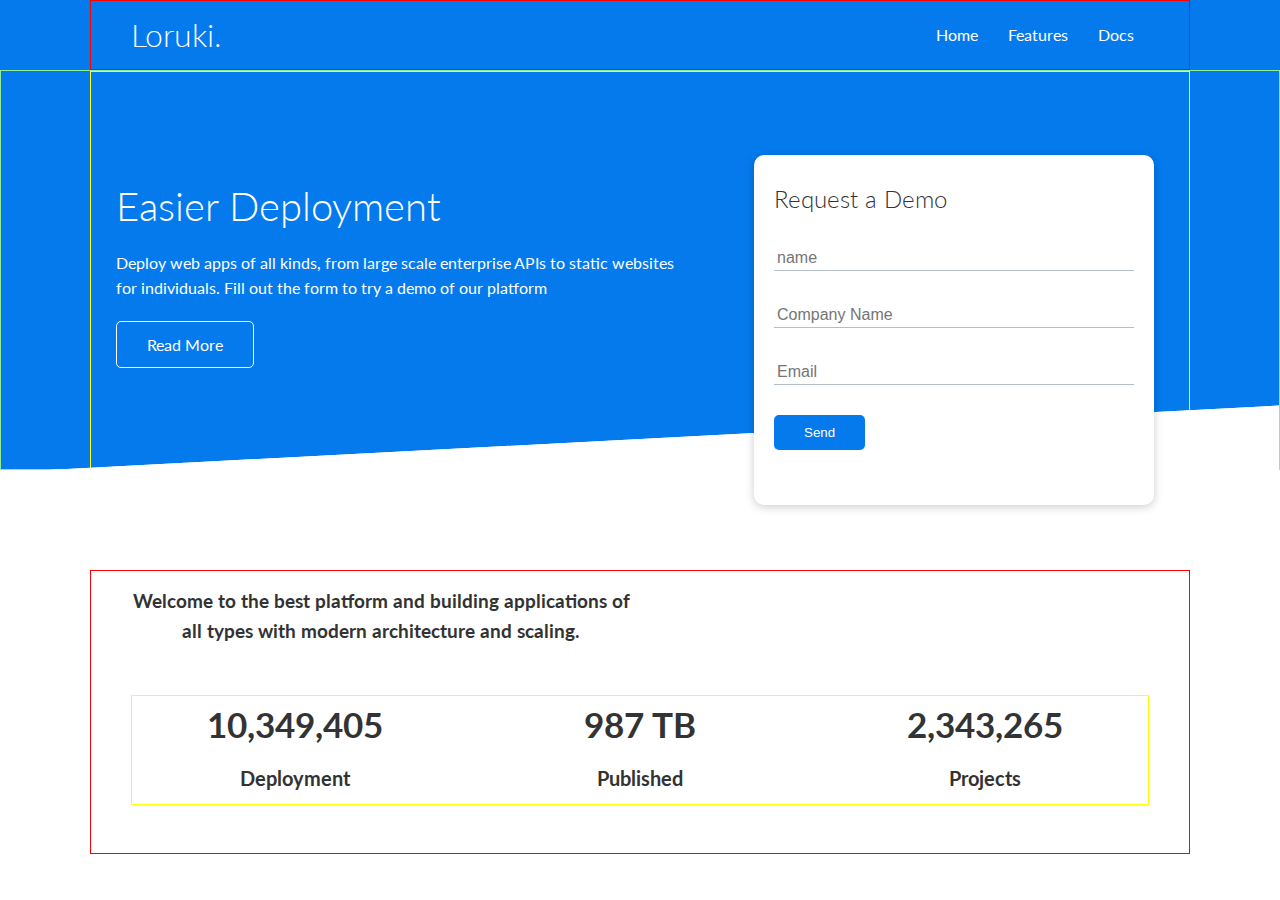
==== index.html @ d59664c3 "Stats & Utility Classes for Margin and Padding" ====
<!DOCTYPE html>
<html lang="en">
  <head>
    <meta charset="UTF-8" />
    <meta http-equiv="X-UA-Compatible" content="IE=edge" />
    <meta name="viewport" content="width=device-width, initial-scale=1.0" />
    <link
      rel="stylesheet"
      href="https://cdnjs.cloudflare.com/ajax/libs/font-awesome/5.15.1/css/all.min.css"
      integrity="sha512-+4zCK9k+qNFUR5X+cKL9EIR+ZOhtIloNl9GIKS57V1MyNsYpYcUrUeQc9vNfzsWfV28IaLL3i96P9sdNyeRssA=="
      crossorigin="anonymous"
    />
    <link rel="stylesheet" href="css/utilities.css" />
    <link rel="stylesheet" href="css/style.css" />
    <link rel="stylesheet" href="css/utilities.css" />
    <title>Document</title>
  </head>
  <body>
    <div class="navbar">
      <div class="container flex">
        <h1 class="logo">Loruki.</h1>
        <nav>
          <ul>
            <li><a href="index.html">Home</a></li>
            <li><a href="features.html">Features</a></li>
            <li><a href="docs.html">Docs</a></li>
          </ul>
        </nav>
      </div>
    </div>

    <!-- Showcase -->

    <section class="showcase">
      <div class="container grid">
        <div class="showcase-text">
          <h1>Easier Deployment</h1>
          <p>
            Deploy web apps of all kinds, from large scale enterprise APIs to
            static websites for individuals. Fill out the form to try a demo of
            our platform
          </p>
          <a href="features.html" class="btn btn-outline">Read More</a>
        </div>

        <div class="showcase-form card">
          <h2>Request a Demo</h2>
          <form action="">
            <div class="form-control">
              <input type="text" name="name" placeholder="name" />
            </div>
            <div class="form-control">
              <input type="text" name="company" placeholder="Company Name" />
            </div>
            <div class="form-control">
              <input type="email" name="email" placeholder="Email" required />
            </div>
            <input type="submit" value="Send" class="btn btn-primary" />
          </form>
        </div>
      </div>
    </section>

    <!-- Stats -->
    <section class="stats">
      <div class="container">
        <h3 class="stats-heading text-center my-1">
          Welcome to the best platform and building applications of all types
          with modern architecture and scaling.
        </h3>

        <div class="grid grid-3 text-center my-4">
          <div>
            <i class="fas fa-server fa-3x"></i>
            <h3>10,349,405</h3>
            <p class="text-secondary">Deployment</p>
          </div>
          <div>
            <i class="fas fa-upload fa-3x"></i>
            <h3>987 TB</h3>
            <p class="text-secondary">Published</p>
          </div>
          <div>
            <i class="fas fa-project-diagram fa-3x"></i>
            <h3>2,343,265</h3>
            <p class="text-secondary">Projects</p>
          </div>
        </div>
      </div>
    </section>
  </body>
</html>
---- css/utilities.css ----
/* Utilities */

.container {
  border: 1px solid red;
  margin: 0 auto;
  max-width: 1100px;
  overflow: auto;
  padding: 0 40px;
}

.card {
  background-color: #fff;
  border-radius: 10px;
  box-shadow: 0 2px 10px rgba(0, 0, 0, 0.2);
  padding: 20px;
  margin: 10px;
  color: #333;
}

.flex {
  display: flex;
  justify-content: center;
  align-items: center;
  height: 100%;
}

.grid {
  border: 1px solid yellow;
  display: grid;
  grid-template-columns: repeat(2, 1fr);
  gap: 20px;
  justify-content: center;
  align-items: center;
  height: 100%;
}

.grid-3 {
  grid-template-columns: repeat(3, 1fr);
}

/* Margin */
.m-1 {
  margin: 1rem;
}

.m-2 {
  margin: 1.5rem;
}

.m-3 {
  margin: 2rem;
}

.m-4 {
  margin: 3rem;
}

.m-5 {
  margin: 4rem;
}

.my-1 {
  margin: 1rem 0;
}

.my-2 {
  margin: 1.5rem 0;
}

.my-3 {
  margin: 2rem 0;
}

.my-4 {
  margin: 3rem 0;
}

.my-5 {
  margin: 4rem 0;
}

/* Padding */
.p-1 {
  padding: 1rem;
}

.p-2 {
  padding: 1.5rem;
}

.p-3 {
  padding: 2rem;
}

.p-4 {
  padding: 3rem;
}

.p-5 {
  padding: 4rem;
}

.py-1 {
  padding: 1rem 0;
}

.py-2 {
  padding: 1.5rem 0;
}

.py-3 {
  padding: 2rem 0;
}

.py-4 {
  padding: 3rem 0;
}

.py-5 {
  padding: 4rem 0;
}
.btn {
  display: inline-block;
  padding: 10px 30px;
  cursor: pointer;
  background: var(--primary-color);
  color: #fff;
  border: none;
  border-radius: 5px;
}

.btn-outline {
  background-color: transparent;
  border: 1px solid #fff;
}

.btn:hover {
  transform: scale(0.98);
}

.text-center {
  text-align: center;
}
---- css/style.css ----
@import url("https://fonts.googleapis.com/css2?family=Lato:wght@300&display=swap");

:root {
  --primary-color: #047aed;
  --secondary-color: #1c3fa8;
  --dark-color: #002240;
  --light-color: #f4f4f4;
  --success-color: #5cb85c;
  --error-color: #d9534f;
}

* {
  box-sizing: border-box;
  padding: 0;
  margin: 0;
}
body {
  font-family: "Lato", sans-serif;
  color: #333;
  line-height: 1.6;
}

ul {
  list-style-type: none;
}

a {
  text-decoration: none;
  color: #333;
}

h1,
h2 {
  font-weight: 300;
  line-height: 1.2;
  margin: 10px 0;
}
p {
  margin: 10px 0;
}

img {
  width: 100%;
}

/* NAVIGATION */

.navbar {
  background-color: var(--primary-color);
  color: #fff;
  height: 70px;
}

.navbar ul {
  display: flex;
}

.navbar a {
  color: #fff;
  padding: 10px;
  margin: 0 5px;
}

.navbar a:hover {
  border-bottom: 1px #fff solid;
}
.navbar .flex {
  justify-content: space-between;
}

/* Showcase */

.showcase {
  height: 400px;
  background: var(--primary-color);
  border: 1px solid lightgreen;
  color: #fff;
  position: relative;
}

.showcase .grid {
  grid-template-columns: 55% 45%;
  gap: 30px;
  overflow: visible;
}
.showcase h1 {
  font-size: 40px;
}

.showcase p {
  margin: 20px 0;
}

.showcase-form {
  position: relative;
  top: 60px;
  height: 350px;
  width: 400px;
  padding: 40px;
  z-index: 100;
  justify-self: flex-end;
}

.showcase-form .form-control {
  margin: 30px 0;
}

.showcase-form input[type="text"],
.showcase-form input[type="email"] {
  border: 0;
  border-bottom: 1px solid #b4becb;
  width: 100%;
  padding: 3px;
  font-size: 16px;
}

.showcase-form input:focus {
  outline: none;
}

.showcase::before,
.showcase::after {
  content: "";
  position: absolute;
  height: 100px;
  bottom: -70px;
  right: 0;
  left: 0;
  background: #fff;
  transform: skewY(-3deg);
  -webkit-transform: skewY(-3deg);
  -moz-transform: skewY(-3deg);
  -ms-transform: skewY(-3deg);
}

/* STATS */
.stats {
  padding-top: 100px;
}

.stats-heading {
  max-width: 500px;
  margin: auto;
}

.stats .grid h3 {
  font-size: 35px;
}

.stats .grid p {
  font-size: 20px;
  font-weight: bold;
}
---- css/utilities.css ----
/* Utilities */

.container {
  border: 1px solid red;
  margin: 0 auto;
  max-width: 1100px;
  overflow: auto;
  padding: 0 40px;
}

.card {
  background-color: #fff;
  border-radius: 10px;
  box-shadow: 0 2px 10px rgba(0, 0, 0, 0.2);
  padding: 20px;
  margin: 10px;
  color: #333;
}

.flex {
  display: flex;
  justify-content: center;
  align-items: center;
  height: 100%;
}

.grid {
  border: 1px solid yellow;
  display: grid;
  grid-template-columns: repeat(2, 1fr);
  gap: 20px;
  justify-content: center;
  align-items: center;
  height: 100%;
}

.grid-3 {
  grid-template-columns: repeat(3, 1fr);
}

/* Margin */
.m-1 {
  margin: 1rem;
}

.m-2 {
  margin: 1.5rem;
}

.m-3 {
  margin: 2rem;
}

.m-4 {
  margin: 3rem;
}

.m-5 {
  margin: 4rem;
}

.my-1 {
  margin: 1rem 0;
}

.my-2 {
  margin: 1.5rem 0;
}

.my-3 {
  margin: 2rem 0;
}

.my-4 {
  margin: 3rem 0;
}

.my-5 {
  margin: 4rem 0;
}

/* Padding */
.p-1 {
  padding: 1rem;
}

.p-2 {
  padding: 1.5rem;
}

.p-3 {
  padding: 2rem;
}

.p-4 {
  padding: 3rem;
}

.p-5 {
  padding: 4rem;
}

.py-1 {
  padding: 1rem 0;
}

.py-2 {
  padding: 1.5rem 0;
}

.py-3 {
  padding: 2rem 0;
}

.py-4 {
  padding: 3rem 0;
}

.py-5 {
  padding: 4rem 0;
}
.btn {
  display: inline-block;
  padding: 10px 30px;
  cursor: pointer;
  background: var(--primary-color);
  color: #fff;
  border: none;
  border-radius: 5px;
}

.btn-outline {
  background-color: transparent;
  border: 1px solid #fff;
}

.btn:hover {
  transform: scale(0.98);
}

.text-center {
  text-align: center;
}
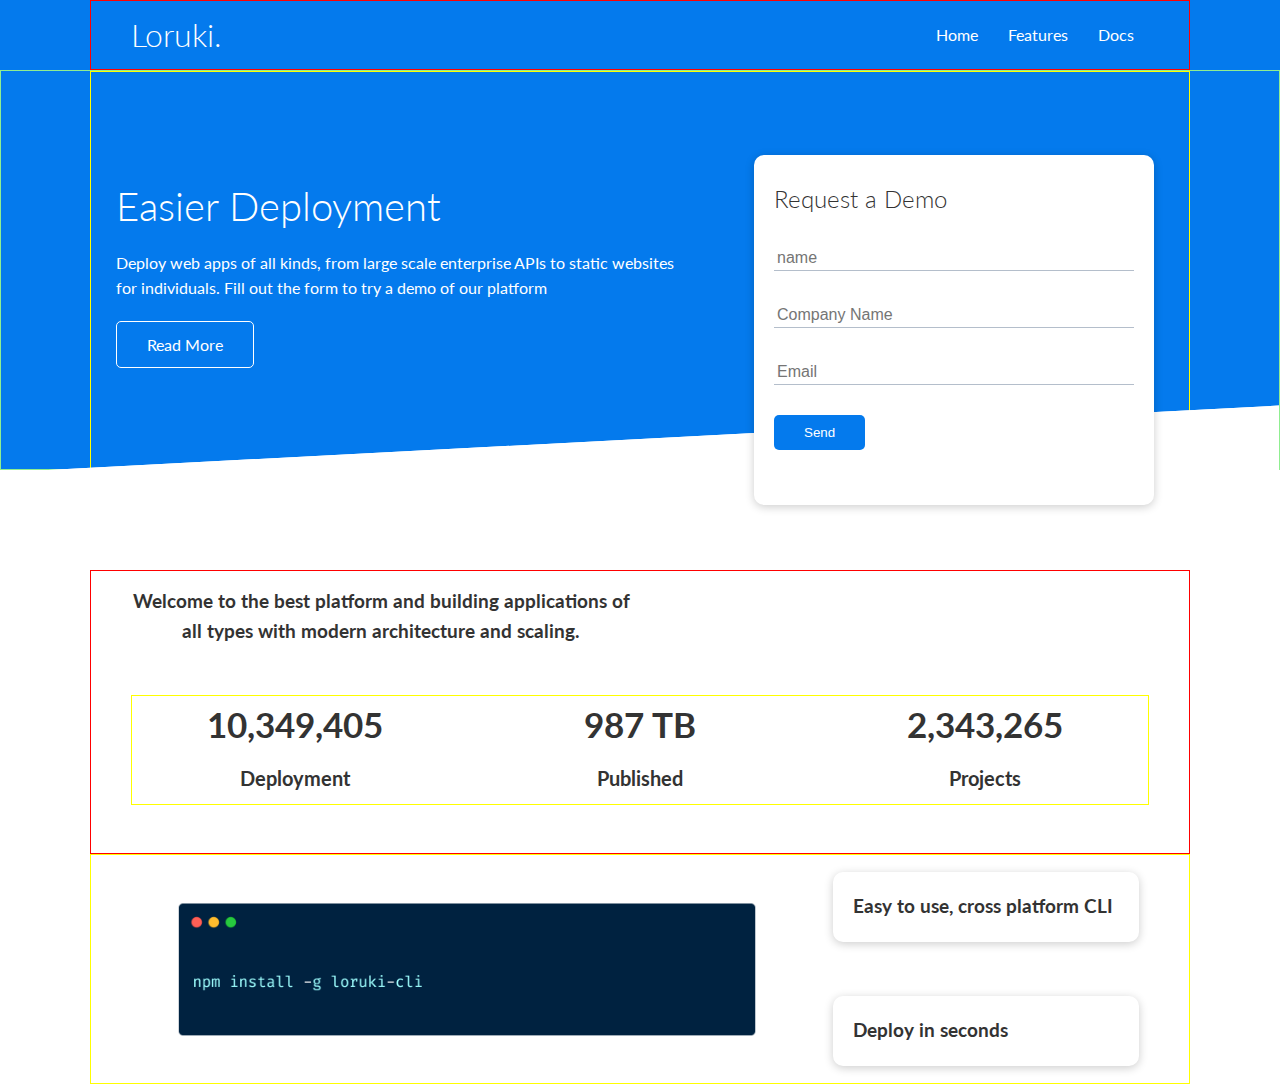
==== commit a369a621: "CLI section Grid Col and Row span" ====
--- a/index.html
+++ b/index.html
@@ -88,5 +88,17 @@
         </div>
       </div>
     </section>
+
+    <!--  CLI -->
+    <section class="cli">
+      <div class="container grid">
+        <img src="images/cli.png" alt="" />
+        <div class="card">
+          <h3>Easy to use, cross platform CLI</h3>
+        </div>
+        <div class="card">
+          <h3>Deploy in seconds</h3>
+        </div>
+    </section>
   </body>
 </html>
--- a/css/style.css
+++ b/css/style.css
@@ -151,3 +151,15 @@
   font-size: 20px;
   font-weight: bold;
 }
+
+/* CLI */
+
+.cli .grid {
+  grid-template-columns: repeat(3, 1fr);
+  grid-template-rows: repeat(2, 1fr);
+}
+
+.cli .grid > *:first-child {
+  grid-column: 1 / span 2;
+  grid-row: 1 / span 2;
+}
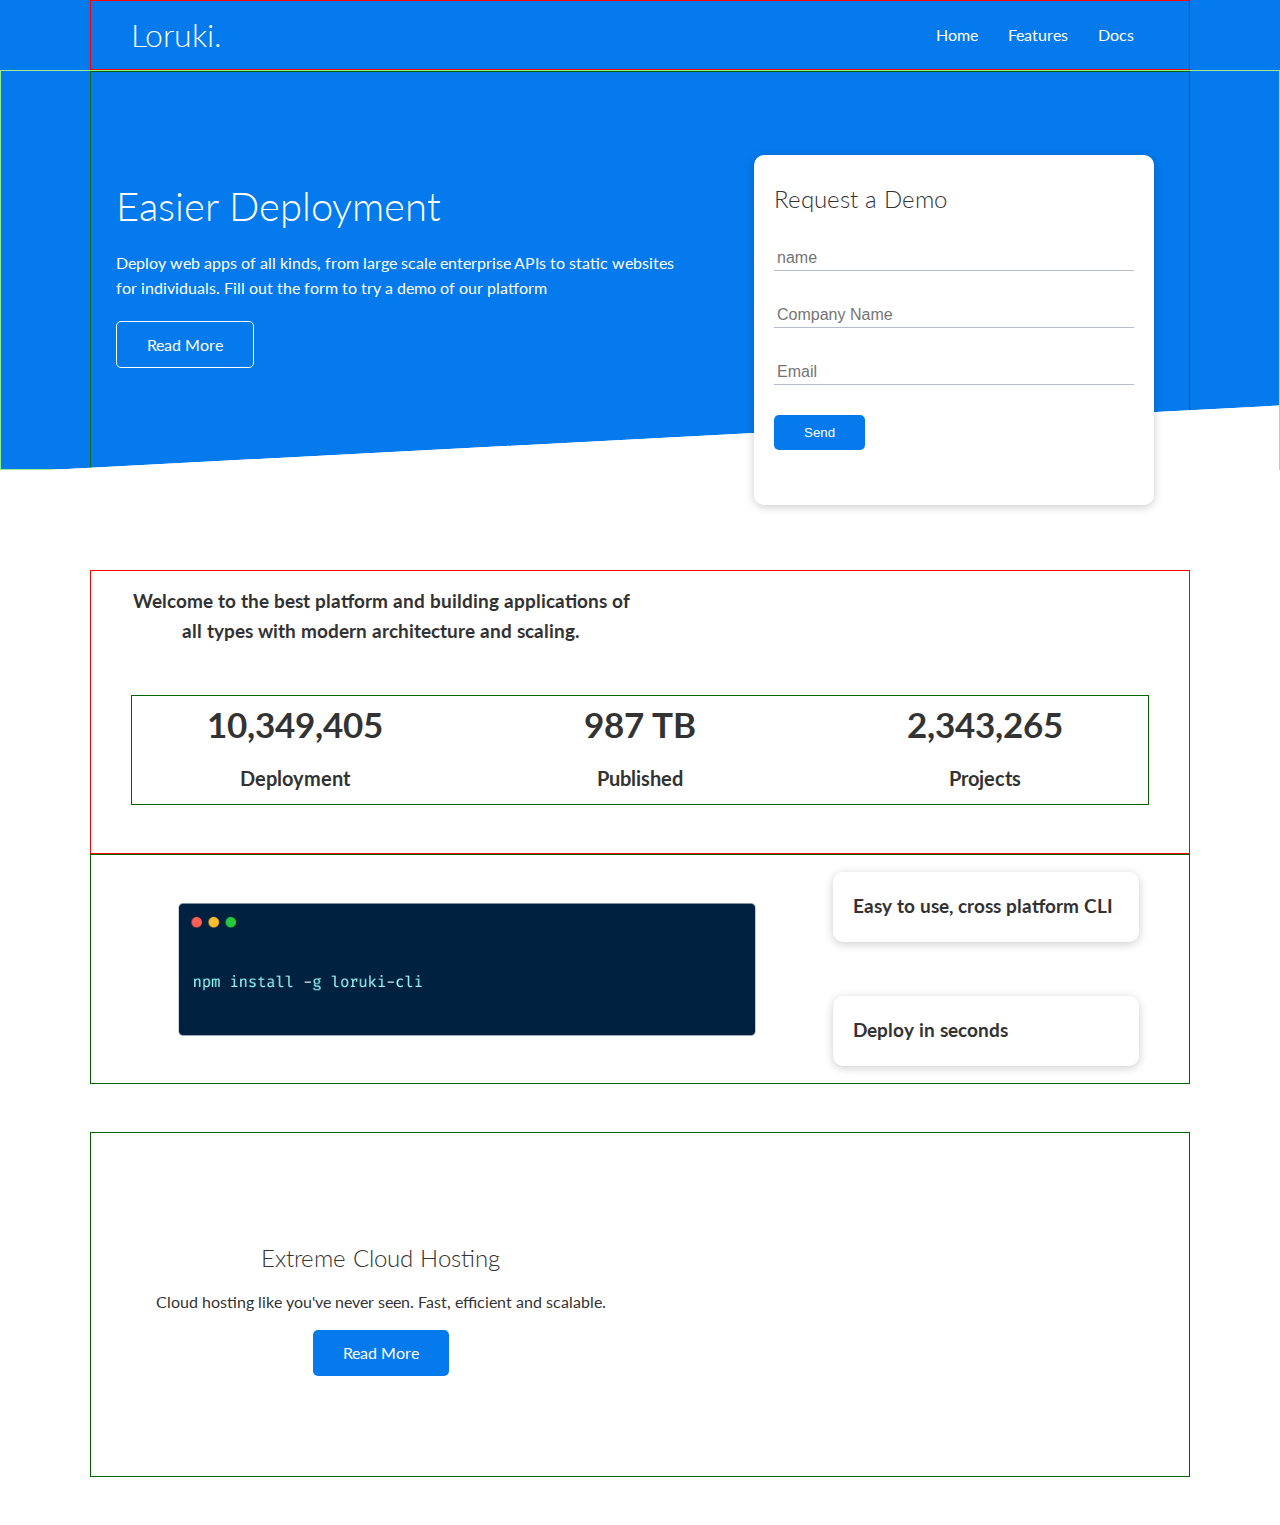
==== commit 41859538: "Clouds Section" ====
--- a/index.html
+++ b/index.html
@@ -100,5 +100,20 @@
           <h3>Deploy in seconds</h3>
         </div>
     </section>
+
+    <!-- Cloud -->
+    <section class="cloud bg-primary my-2 py-2">
+      <div class="container grid">
+        <div class="text-center">
+          <h2 class="lg">Extreme Cloud Hosting</h2>
+          <p class="lead my-1">Cloud hosting like you've never seen. 
+            Fast, efficient and scalable.
+          </p>
+          <a href="features.html" class="btn btn-dark">Read More </a>
+        </div>
+        <img src="images/cloud.png" alt="">
+      </div>
+    </section>
   </body>
+  
 </html>
--- a/css/utilities.css
+++ b/css/utilities.css
@@ -25,7 +25,7 @@
 }
 
 .grid {
-  border: 1px solid yellow;
+  border: 1px solid darkgreen;
   display: grid;
   grid-template-columns: repeat(2, 1fr);
   gap: 20px;
--- a/css/style.css
+++ b/css/style.css
@@ -163,3 +163,5 @@
   grid-column: 1 / span 2;
   grid-row: 1 / span 2;
 }
+
+/* Cloud Section */
--- a/css/utilities.css
+++ b/css/utilities.css
@@ -25,7 +25,7 @@
 }
 
 .grid {
-  border: 1px solid yellow;
+  border: 1px solid darkgreen;
   display: grid;
   grid-template-columns: repeat(2, 1fr);
   gap: 20px;
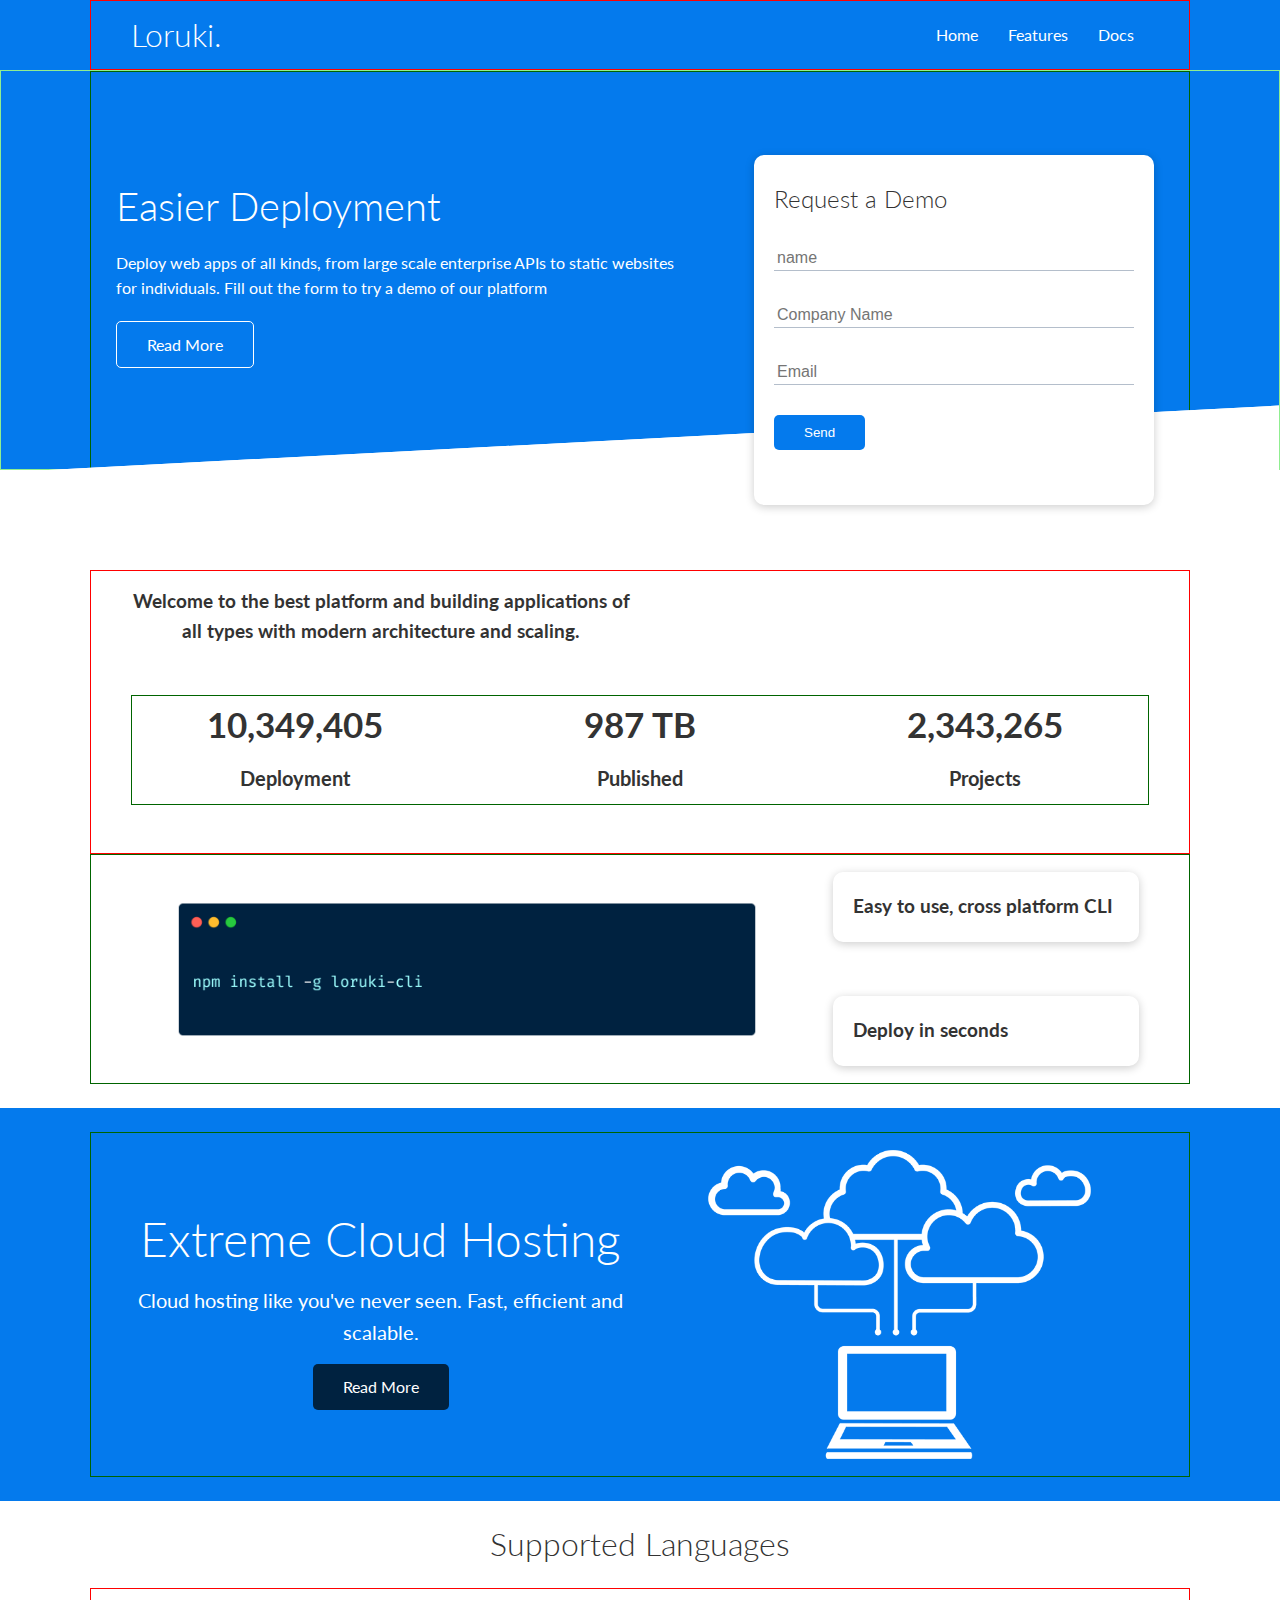
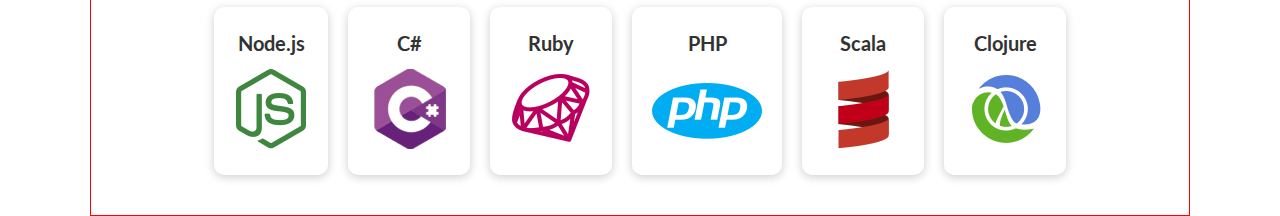
==== commit c276d635: "Languages + Fixed missing closing div" ====
--- a/index.html
+++ b/index.html
@@ -99,6 +99,7 @@
         <div class="card">
           <h3>Deploy in seconds</h3>
         </div>
+      </div>
     </section>
 
     <!-- Cloud -->
@@ -106,14 +107,44 @@
       <div class="container grid">
         <div class="text-center">
           <h2 class="lg">Extreme Cloud Hosting</h2>
-          <p class="lead my-1">Cloud hosting like you've never seen. 
-            Fast, efficient and scalable.
+          <p class="lead my-1">
+            Cloud hosting like you've never seen. Fast, efficient and scalable.
           </p>
           <a href="features.html" class="btn btn-dark">Read More </a>
         </div>
-        <img src="images/cloud.png" alt="">
+        <img src="images/cloud.png" alt="" />
+      </div>
+    </section>
+
+    <!-- Languages -->
+    <section class="languages">
+      <h2 class="md text-center my-2">Supported Languages</h2>
+      <div class="container flex">
+        <div class="card">
+          <h4>Node.js</h4>
+          <img src="images/logos/node.png" alt="" />
+        </div>
+        <div class="card">
+          <h4>C#</h4>
+          <img src="images/logos/csharp.png" alt="" />
+        </div>
+        <div class="card">
+          <h4>Ruby</h4>
+          <img src="images/logos/ruby.png" alt="" />
+        </div>
+        <div class="card">
+          <h4>PHP</h4>
+          <img src="images/logos/php.png" alt="" />
+        </div>
+        <div class="card">
+          <h4>Scala</h4>
+          <img src="images/logos/scala.png" alt="" />
+        </div>
+        <div class="card">
+          <h4>Clojure</h4>
+          <img src="images/logos/clojure.png" alt="" />
+        </div>
       </div>
     </section>
   </body>
-  
 </html>
--- a/css/utilities.css
+++ b/css/utilities.css
@@ -138,6 +138,51 @@
   transform: scale(0.98);
 }
 
+/* Backgrounds & colored buttons */
+.bg-primary,
+.btn-primary {
+  background-color: var(--primary-color);
+  color: #fff;
+}
+
+.bg-secondary,
+.btn-secondary {
+  background-color: var(--secondary-color);
+  color: #fff;
+}
+
+.bg-dark,
+.btn-dark {
+  background-color: var(--dark-color);
+  color: #fff;
+}
+
+.bg-light,
+.btn-light {
+  background-color: var(--light-color);
+  color: #333;
+}
+
+/* Text sizes */
+.lead {
+  font-size: 20px;
+}
+
+.sm {
+  font-size: 1rem;
+}
+
+.md {
+  font-size: 2rem;
+}
+
+.lg {
+  font-size: 3rem;
+}
+
+.xl {
+  font-size: 4rem;
+}
 .text-center {
   text-align: center;
 }
--- a/css/style.css
+++ b/css/style.css
@@ -165,3 +165,26 @@
 }
 
 /* Cloud Section */
+.cloud .grid {
+  grid-template-columns: repeat(4fr 3fr);
+}
+
+/*  Languages */
+.languages .card {
+  text-align: center;
+  margin: 18px 10px 40px;
+  transition: transform 0.2s ease-in;
+}
+
+.languages .flex {
+  flex-wrap: wrap;
+}
+
+.languages .card h4 {
+  margin-bottom: 10px;
+  font-size: 20px;
+}
+
+.languages .card:hover {
+  transform: translateY(-15px);
+}
--- a/css/utilities.css
+++ b/css/utilities.css
@@ -138,6 +138,51 @@
   transform: scale(0.98);
 }
 
+/* Backgrounds & colored buttons */
+.bg-primary,
+.btn-primary {
+  background-color: var(--primary-color);
+  color: #fff;
+}
+
+.bg-secondary,
+.btn-secondary {
+  background-color: var(--secondary-color);
+  color: #fff;
+}
+
+.bg-dark,
+.btn-dark {
+  background-color: var(--dark-color);
+  color: #fff;
+}
+
+.bg-light,
+.btn-light {
+  background-color: var(--light-color);
+  color: #333;
+}
+
+/* Text sizes */
+.lead {
+  font-size: 20px;
+}
+
+.sm {
+  font-size: 1rem;
+}
+
+.md {
+  font-size: 2rem;
+}
+
+.lg {
+  font-size: 3rem;
+}
+
+.xl {
+  font-size: 4rem;
+}
 .text-center {
   text-align: center;
 }
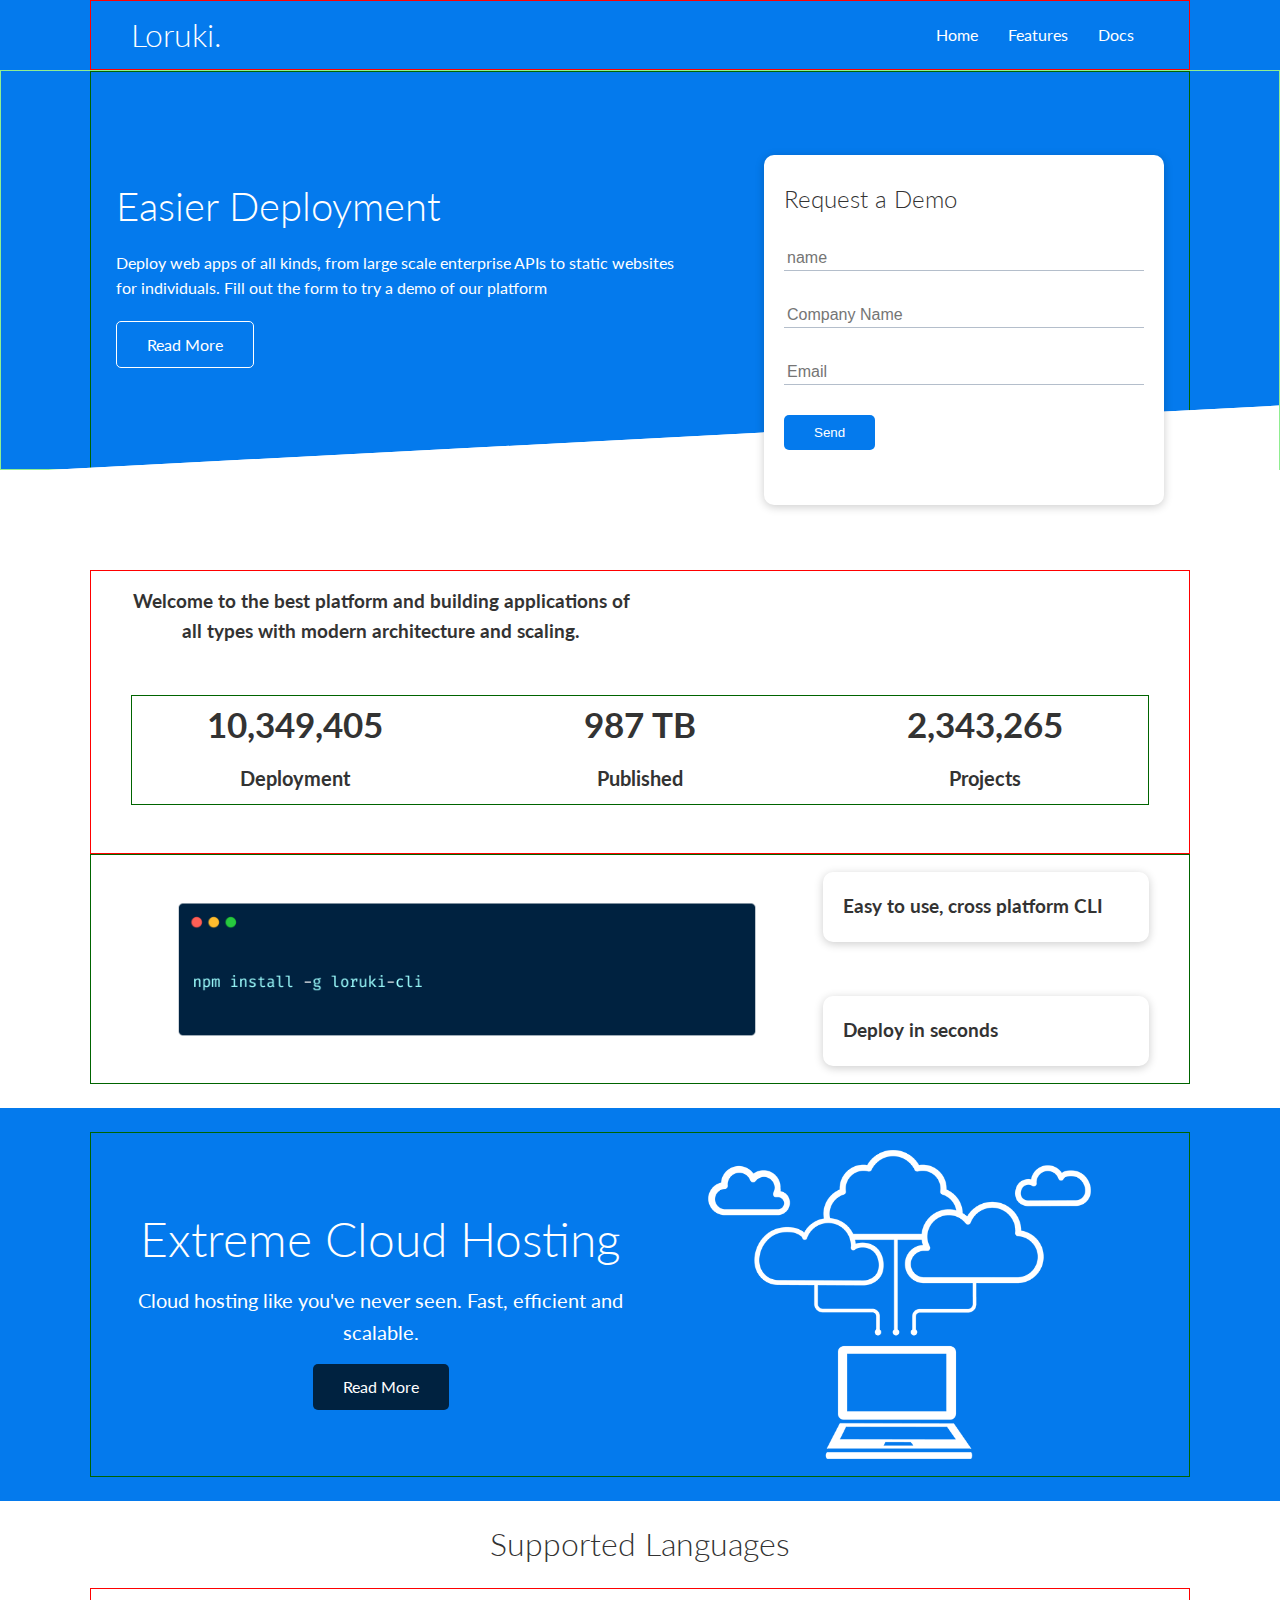
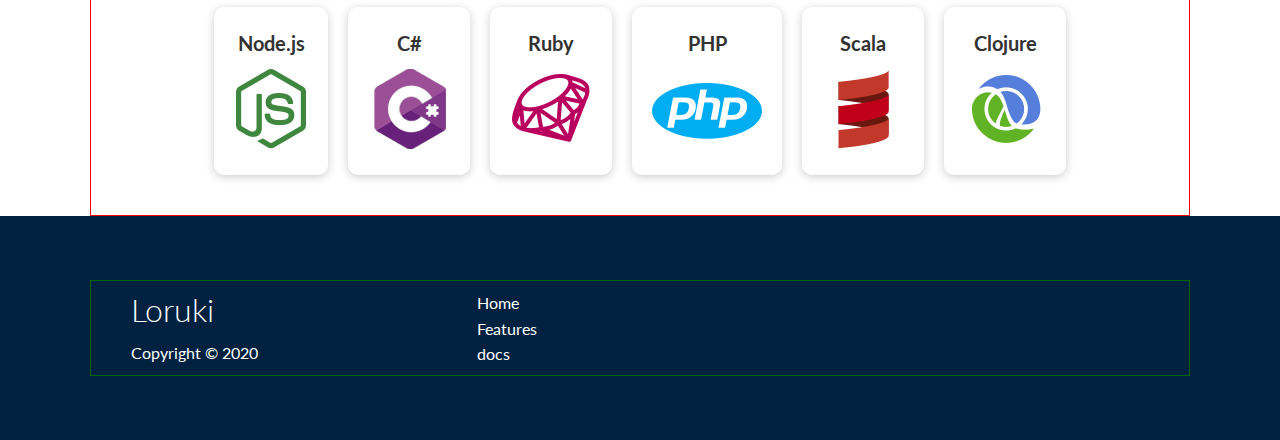
==== commit e294f434: "Footer section" ====
--- a/index.html
+++ b/index.html
@@ -146,5 +146,29 @@
         </div>
       </div>
     </section>
+
+    <!-- Footer -->
+    <footer class="footer bg-dark py-5">
+      <div class="container grid grid-3">
+        <div>
+          <h1>Loruki</h1>
+          <p>Copyright &copy; 2020</p>
+        </div>
+        <nav>
+          <ul>
+            <li><a href="index.html">Home</a></li>
+            <li><a href="features.html">Features</a></li>
+            <li><a href="docs.html">docs</a></li>
+          </ul>
+        </nav>
+
+        <div class="social">
+          <a href="#"><i class="fab fa-github fa-2x"></i></a>
+          <a href="#"><i class="fab fa-facebook fa-2x"></i></a>
+          <a href="#"><i class="fab fa-instagram fa-2x"></i></a>
+          <a href="#"><i class="fab fa-twitter fa-2x"></i></a>
+        </div>
+      </div>
+    </footer>
   </body>
 </html>
--- a/css/utilities.css
+++ b/css/utilities.css
@@ -13,7 +13,7 @@
   border-radius: 10px;
   box-shadow: 0 2px 10px rgba(0, 0, 0, 0.2);
   padding: 20px;
-  margin: 10px;
+  /* margin: 10px; */
   color: #333;
 }
 
@@ -163,6 +163,16 @@
   color: #333;
 }
 
+.bg-primary a,
+.btn-primary a,
+.bg-light a,
+.btn-light a,
+.bg-dark a,
+.btn-dark a,
+.bg-secondary a,
+.btn-secondary a {
+  color: #fff;
+}
 /* Text sizes */
 .lead {
   font-size: 20px;
--- a/css/style.css
+++ b/css/style.css
@@ -188,3 +188,8 @@
 .languages .card:hover {
   transform: translateY(-15px);
 }
+
+/* Footer */
+.footer .social a {
+  margin: 0 10px;
+}
--- a/css/utilities.css
+++ b/css/utilities.css
@@ -13,7 +13,7 @@
   border-radius: 10px;
   box-shadow: 0 2px 10px rgba(0, 0, 0, 0.2);
   padding: 20px;
-  margin: 10px;
+  /* margin: 10px; */
   color: #333;
 }
 
@@ -163,6 +163,16 @@
   color: #333;
 }
 
+.bg-primary a,
+.btn-primary a,
+.bg-light a,
+.btn-light a,
+.bg-dark a,
+.btn-dark a,
+.bg-secondary a,
+.btn-secondary a {
+  color: #fff;
+}
 /* Text sizes */
 .lead {
   font-size: 20px;
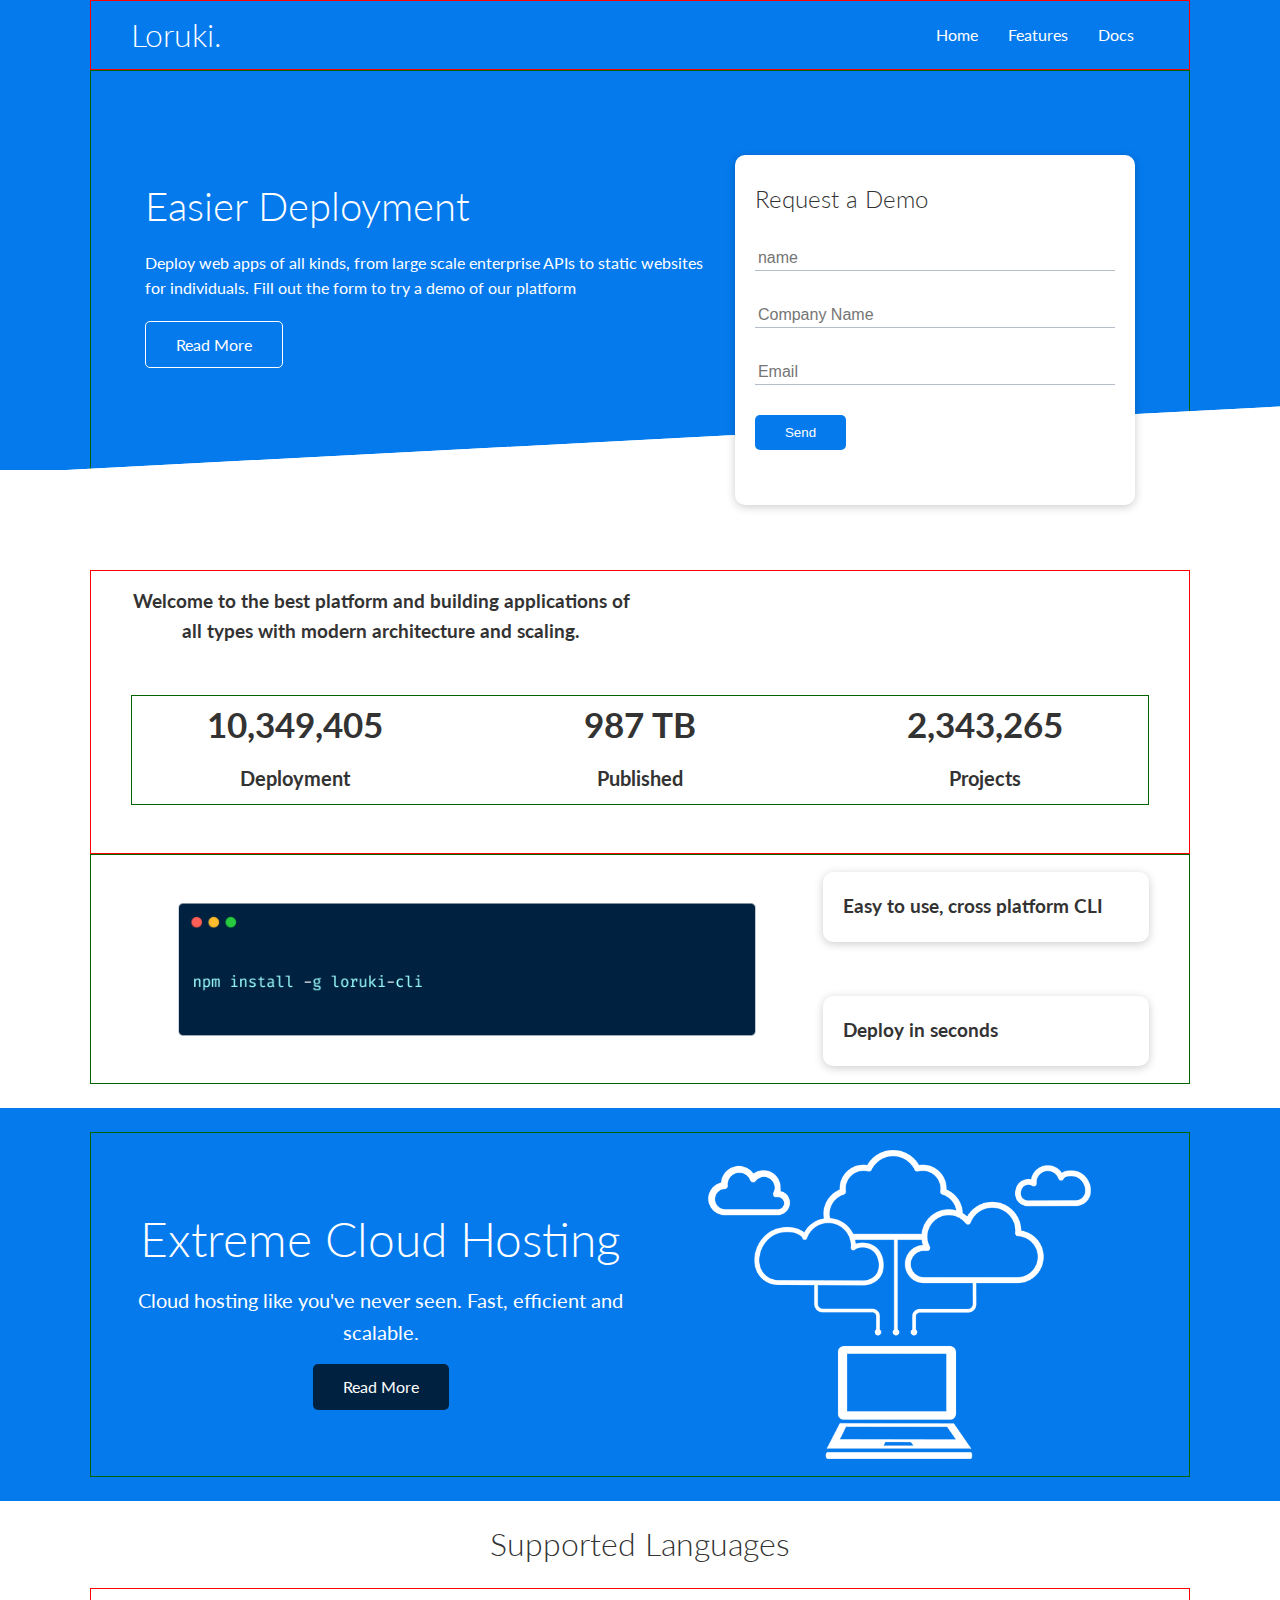
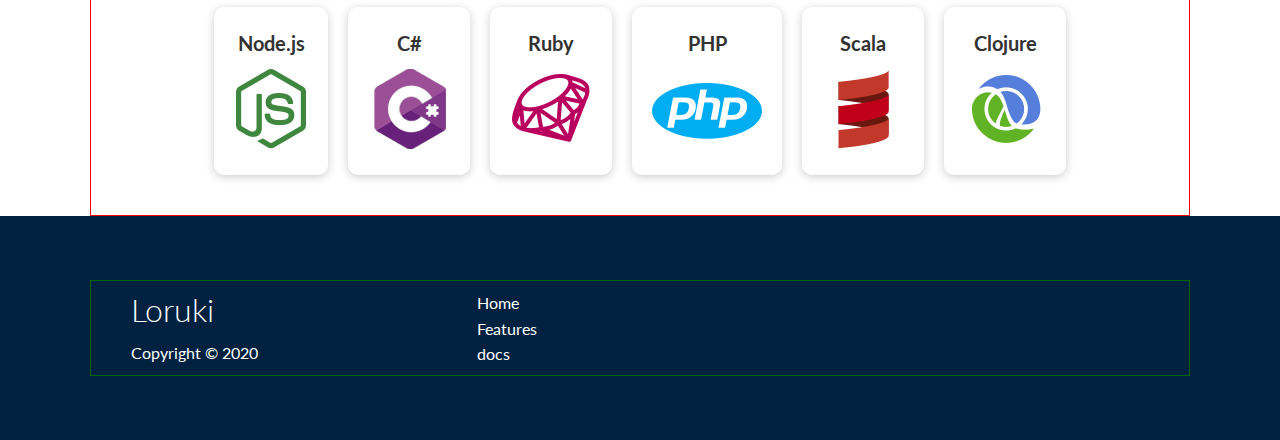
==== commit b76afa7c: "Media Queries and Responsiveness" ====
--- a/index.html
+++ b/index.html
@@ -31,6 +31,7 @@
 
     <!-- Showcase -->
 
+    <!-- Showcase -->
     <section class="showcase">
       <div class="container grid">
         <div class="showcase-text">
--- a/css/style.css
+++ b/css/style.css
@@ -69,26 +69,25 @@
 }
 
 /* Showcase */
-
 .showcase {
   height: 400px;
-  background: var(--primary-color);
-  border: 1px solid lightgreen;
+  background-color: var(--primary-color);
   color: #fff;
   position: relative;
 }
 
-.showcase .grid {
-  grid-template-columns: 55% 45%;
-  gap: 30px;
-  overflow: visible;
-}
 .showcase h1 {
   font-size: 40px;
 }
 
 .showcase p {
   margin: 20px 0;
+}
+
+.showcase .grid {
+  overflow: visible;
+  grid-template-columns: 55% auto;
+  gap: 30px;
 }
 
 .showcase-form {
@@ -99,6 +98,7 @@
   padding: 40px;
   z-index: 100;
   justify-self: flex-end;
+  animation: slideInFromRight 1s ease-in;
 }
 
 .showcase-form .form-control {
@@ -193,3 +193,50 @@
 .footer .social a {
   margin: 0 10px;
 }
+
+/* Tablets & Under */
+@media (max-width: 768px) {
+  .grid,
+  .showcase .grid,
+  .stats .grid,
+  .cli .grid,
+  .cloud .grid {
+    grid-template-columns: 1fr;
+    grid-template-rows: 1fr;
+  }
+
+  .showcase {
+    height: auto;
+  }
+
+  .showcase-text {
+    text-align: center;
+    margin-top: 40px;
+  }
+
+  .showcase-form {
+    justify-self: center;
+    margin: auto;
+  }
+
+  .cli .grid > *:first-child {
+    grid-column: 1;
+    grid-row: 1;
+  }
+}
+
+/* Mobile */
+@media (max-width: 500px) {
+  .navbar {
+    height: 110px;
+  }
+
+  .navbar .flex {
+    flex-direction: column;
+  }
+
+  .navbar ul {
+    padding: 10px;
+    background-color: rgba(0, 0, 0, 0.1);
+  }
+}
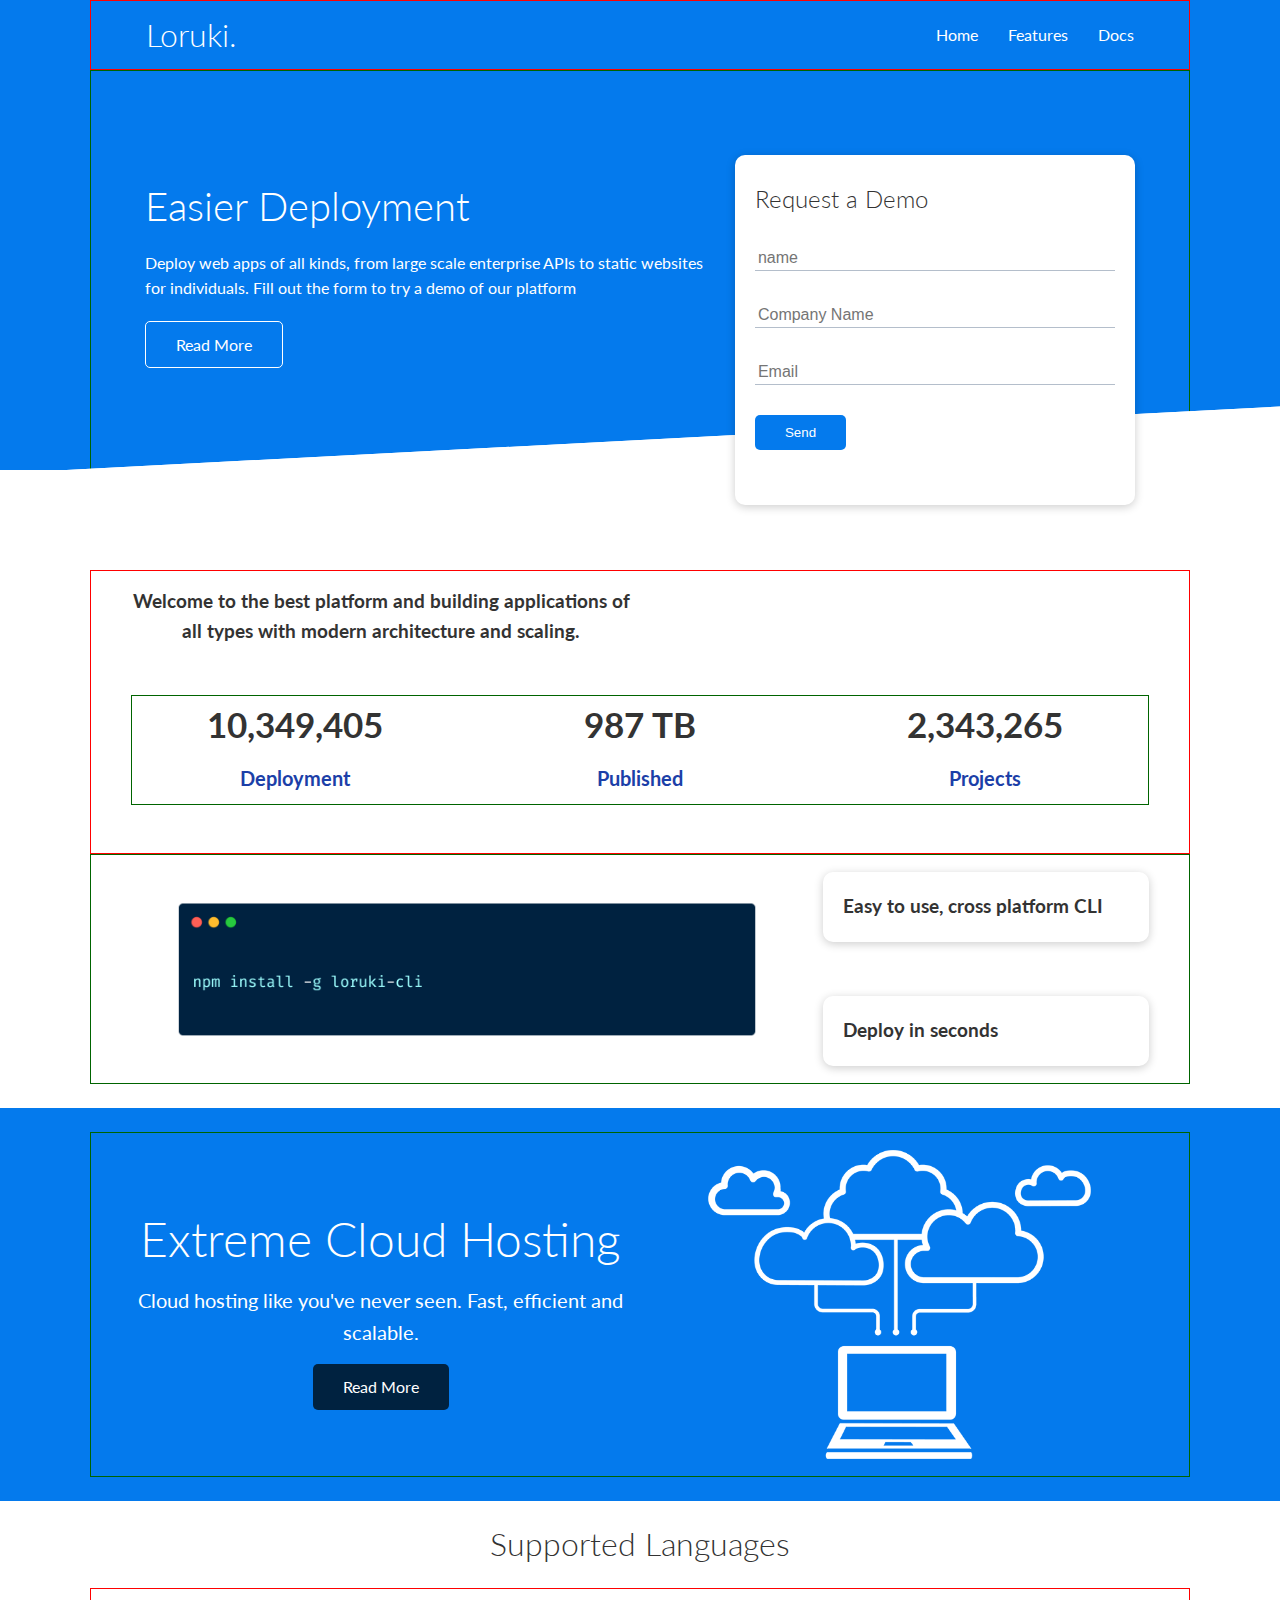
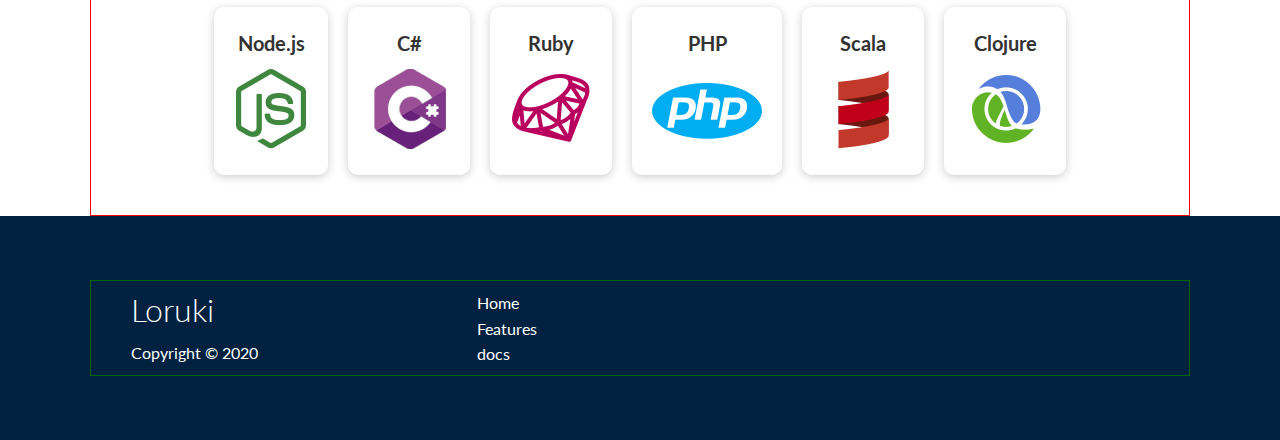
==== commit 45606b39: "Responsive Inner Pages" ====
--- a/index.html
+++ b/index.html
@@ -18,7 +18,7 @@
   <body>
     <div class="navbar">
       <div class="container flex">
-        <h1 class="logo">Loruki.</h1>
+        <h1 class="logo"><a href="index.html">Loruki.</a></h1>
         <nav>
           <ul>
             <li><a href="index.html">Home</a></li>
--- a/css/utilities.css
+++ b/css/utilities.css
@@ -165,14 +165,30 @@
 
 .bg-primary a,
 .btn-primary a,
-.bg-light a,
-.btn-light a,
 .bg-dark a,
 .btn-dark a,
 .bg-secondary a,
 .btn-secondary a {
   color: #fff;
 }
+
+/* Text colors  */
+/* Backgrounds & colored buttons */
+.text-primary {
+  color: var(--primary-color);
+}
+
+.text-secondary {
+  color: var(--secondary-color);
+}
+
+.text-dark {
+  color: var(--dark-color);
+}
+
+.text-light {
+  color: var(--light-color);
+}
 /* Text sizes */
 .lead {
   font-size: 20px;
@@ -196,3 +212,25 @@
 .text-center {
   text-align: center;
 }
+
+/* Alert */
+.alert {
+  background-color: var(--light-color);
+  padding: 10px 20px;
+  margin: 15px 0;
+}
+
+.alert i {
+  margin-right: 10px;
+}
+
+.alert-success {
+  background-color: var(--success-color);
+  color: #fff;
+}
+code,
+pre {
+  background: #333;
+  color: #fff;
+  padding: 10px;
+}
--- a/css/style.css
+++ b/css/style.css
@@ -98,7 +98,7 @@
   padding: 40px;
   z-index: 100;
   justify-self: flex-end;
-  animation: slideInFromRight 1s ease-in;
+  /* animation: slideInFromRight 1s ease-in; */
 }
 
 .showcase-form .form-control {
@@ -194,13 +194,63 @@
   margin: 0 10px;
 }
 
+/* Features */
+.features-head img {
+  width: 200px;
+  justify-self: flex-end;
+}
+
+.features-sub-head img {
+  width: 300px;
+  justify-self: flex-end;
+}
+
+.features-main .card > i {
+  margin-right: 20px;
+}
+
+.features-main .grid {
+  padding: 30px;
+}
+
+.features-main .grid > *:first-child {
+  grid-column: 1 / span 3;
+}
+
+.features-main .grid > *:nth-child(2) {
+  grid-column: 1 / span 2;
+}
+
+/* Docs */
+.docs-main h3 {
+  margin: 20px 0;
+}
+
+.docs-main .grid {
+  grid-template-columns: 1fr 2fr;
+  align-items: flex-start;
+}
+
+.docs-main nav li {
+  font-size: 17px;
+  padding-bottom: 5px;
+  margin-bottom: 5px;
+  border-bottom: 1px solid #ccc;
+}
+
+.docs-main a:hover {
+  font-weight: bold;
+}
+
 /* Tablets & Under */
 @media (max-width: 768px) {
   .grid,
   .showcase .grid,
   .stats .grid,
   .cli .grid,
-  .cloud .grid {
+  .cloud .grid,
+  .features-main .grid,
+  .docs-main .grid {
     grid-template-columns: 1fr;
     grid-template-rows: 1fr;
   }
@@ -222,6 +272,23 @@
   .cli .grid > *:first-child {
     grid-column: 1;
     grid-row: 1;
+  }
+
+  .features-head,
+  .features-sub-head,
+  .docs-head {
+    text-align: center;
+  }
+
+  .features-head img,
+  .features-sub-head img,
+  .docs-head img {
+    justify-self: center;
+  }
+
+  .features-main .grid > *:first-child,
+  .features-main .grid > *:nth-child(2) {
+    grid-column: 1;
   }
 }
 
--- a/css/utilities.css
+++ b/css/utilities.css
@@ -165,14 +165,30 @@
 
 .bg-primary a,
 .btn-primary a,
-.bg-light a,
-.btn-light a,
 .bg-dark a,
 .btn-dark a,
 .bg-secondary a,
 .btn-secondary a {
   color: #fff;
 }
+
+/* Text colors  */
+/* Backgrounds & colored buttons */
+.text-primary {
+  color: var(--primary-color);
+}
+
+.text-secondary {
+  color: var(--secondary-color);
+}
+
+.text-dark {
+  color: var(--dark-color);
+}
+
+.text-light {
+  color: var(--light-color);
+}
 /* Text sizes */
 .lead {
   font-size: 20px;
@@ -196,3 +212,25 @@
 .text-center {
   text-align: center;
 }
+
+/* Alert */
+.alert {
+  background-color: var(--light-color);
+  padding: 10px 20px;
+  margin: 15px 0;
+}
+
+.alert i {
+  margin-right: 10px;
+}
+
+.alert-success {
+  background-color: var(--success-color);
+  color: #fff;
+}
+code,
+pre {
+  background: #333;
+  color: #fff;
+  padding: 10px;
+}
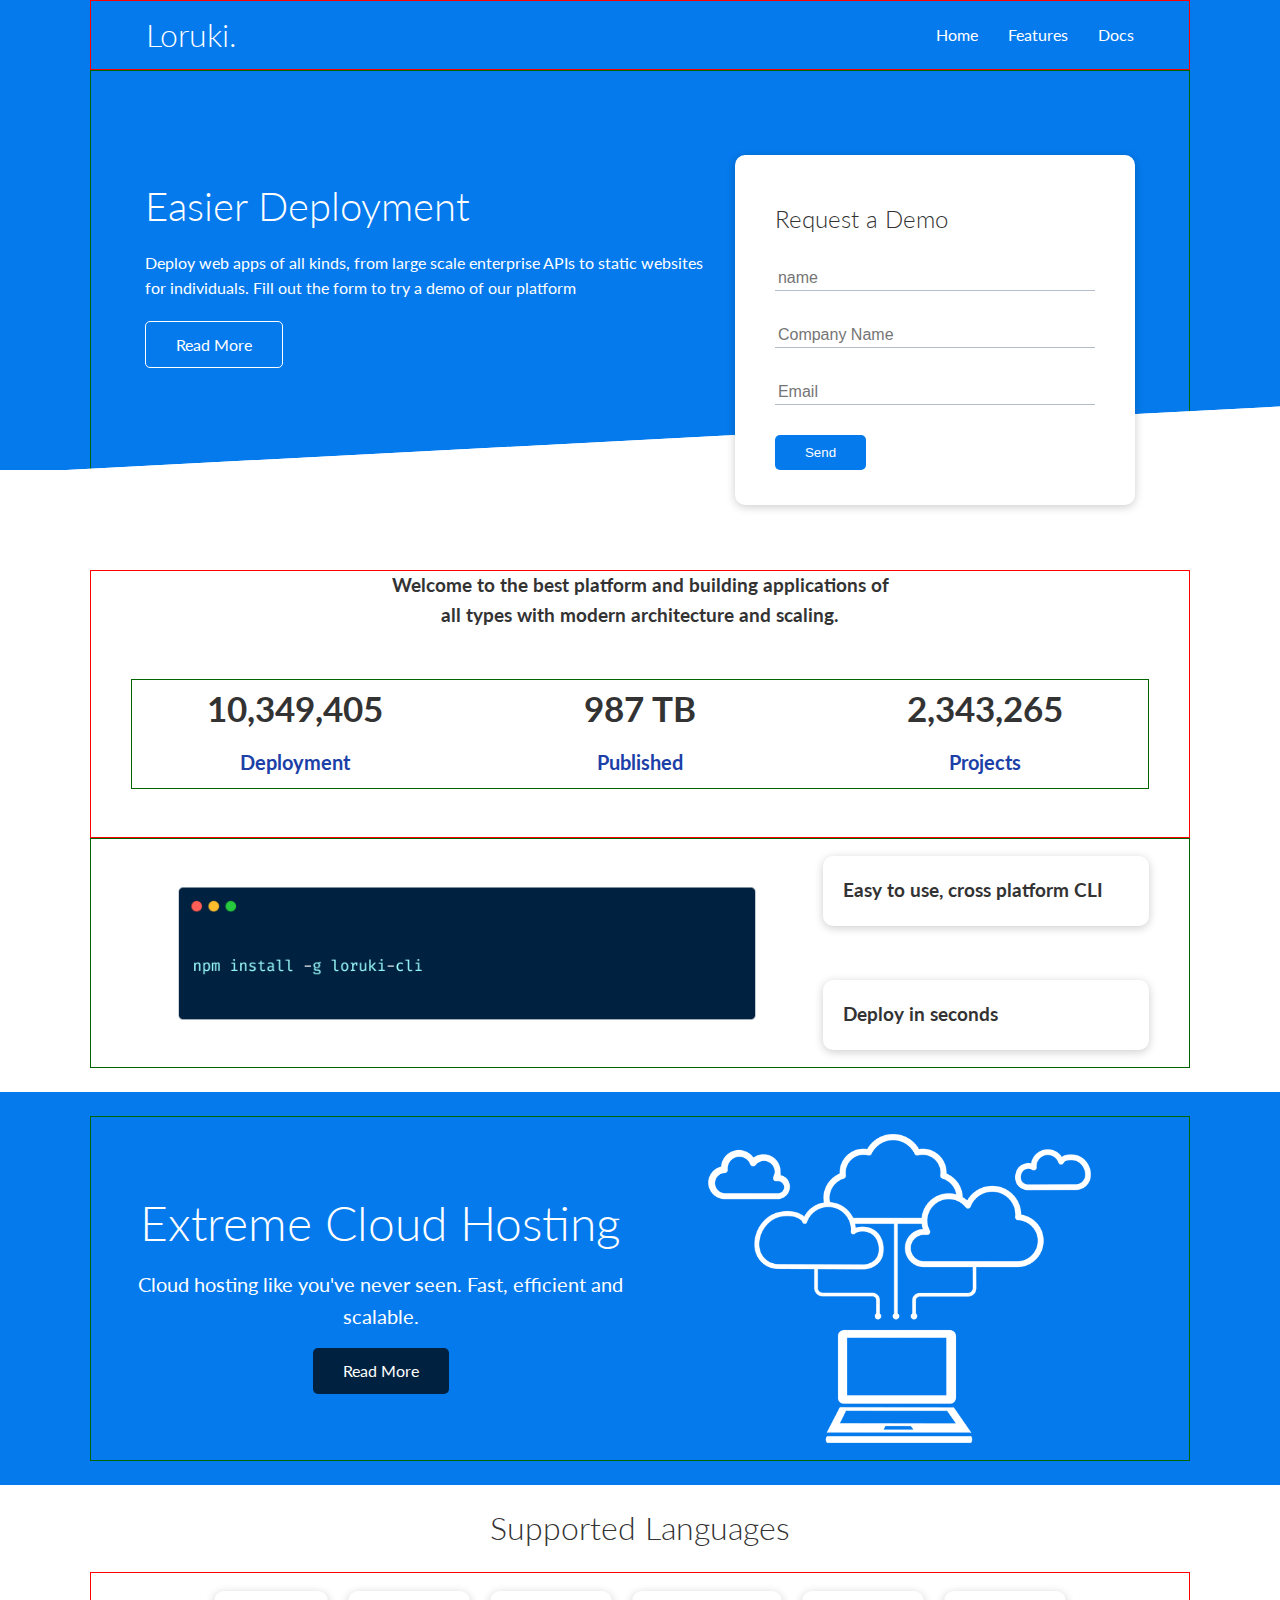
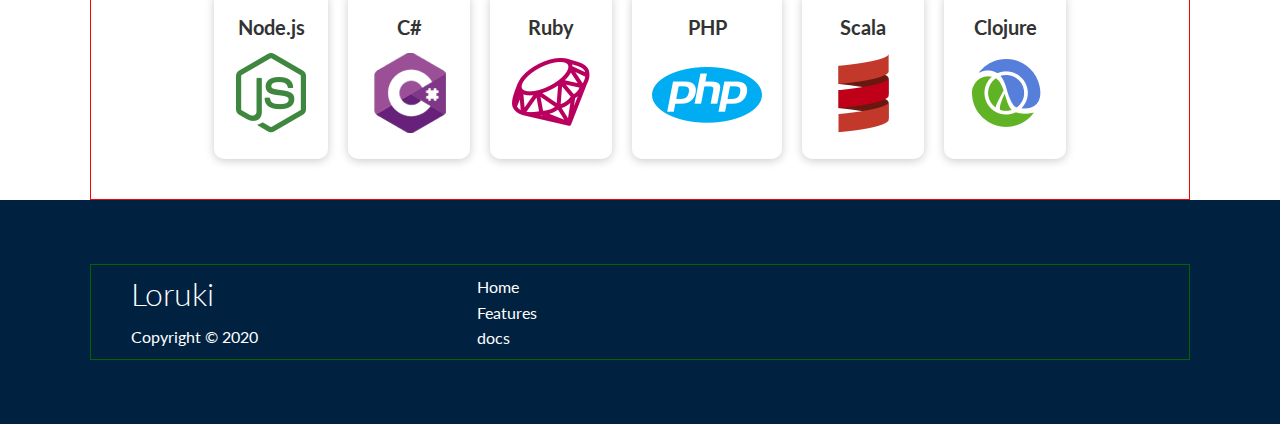
==== commit d4850d2f: "Animations" ====
--- a/index.html
+++ b/index.html
@@ -12,7 +12,6 @@
     />
     <link rel="stylesheet" href="css/utilities.css" />
     <link rel="stylesheet" href="css/style.css" />
-    <link rel="stylesheet" href="css/utilities.css" />
     <title>Document</title>
   </head>
   <body>
--- a/css/style.css
+++ b/css/style.css
@@ -90,6 +90,9 @@
   gap: 30px;
 }
 
+.showcase-text {
+  animation: slideInFromLeft 1s ease-in;
+}
 .showcase-form {
   position: relative;
   top: 60px;
@@ -98,7 +101,7 @@
   padding: 40px;
   z-index: 100;
   justify-self: flex-end;
-  /* animation: slideInFromRight 1s ease-in; */
+  animation: slideInFromRight 1s ease-in;
 }
 
 .showcase-form .form-control {
@@ -136,6 +139,7 @@
 /* STATS */
 .stats {
   padding-top: 100px;
+  animation: slideInFromBottom 1s ease-in;
 }
 
 .stats-heading {
@@ -242,6 +246,42 @@
   font-weight: bold;
 }
 
+/* Animations */
+@keyframes slideInFromLeft {
+  0% {
+    transform: translateX(-100%);
+  }
+  100% {
+    transform: translateX(0);
+  }
+}
+
+@keyframes slideInFromRight {
+  0% {
+    transform: translateX(100%);
+  }
+  100% {
+    transform: translateX(0);
+  }
+}
+
+@keyframes slideInFromTop {
+  0% {
+    transform: translateY(-100%);
+  }
+  100% {
+    transform: translateX(0);
+  }
+}
+
+@keyframes slideInFromBottom {
+  0% {
+    transform: translateY(100%);
+  }
+  100% {
+    transform: translateX(0);
+  }
+}
 /* Tablets & Under */
 @media (max-width: 768px) {
   .grid,
@@ -262,11 +302,13 @@
   .showcase-text {
     text-align: center;
     margin-top: 40px;
+    animation: slideInFromTop 1s ease-in;
   }
 
   .showcase-form {
     justify-self: center;
     margin: auto;
+    animation: slideInFromBottom 1s ease-in;
   }
 
   .cli .grid > *:first-child {
